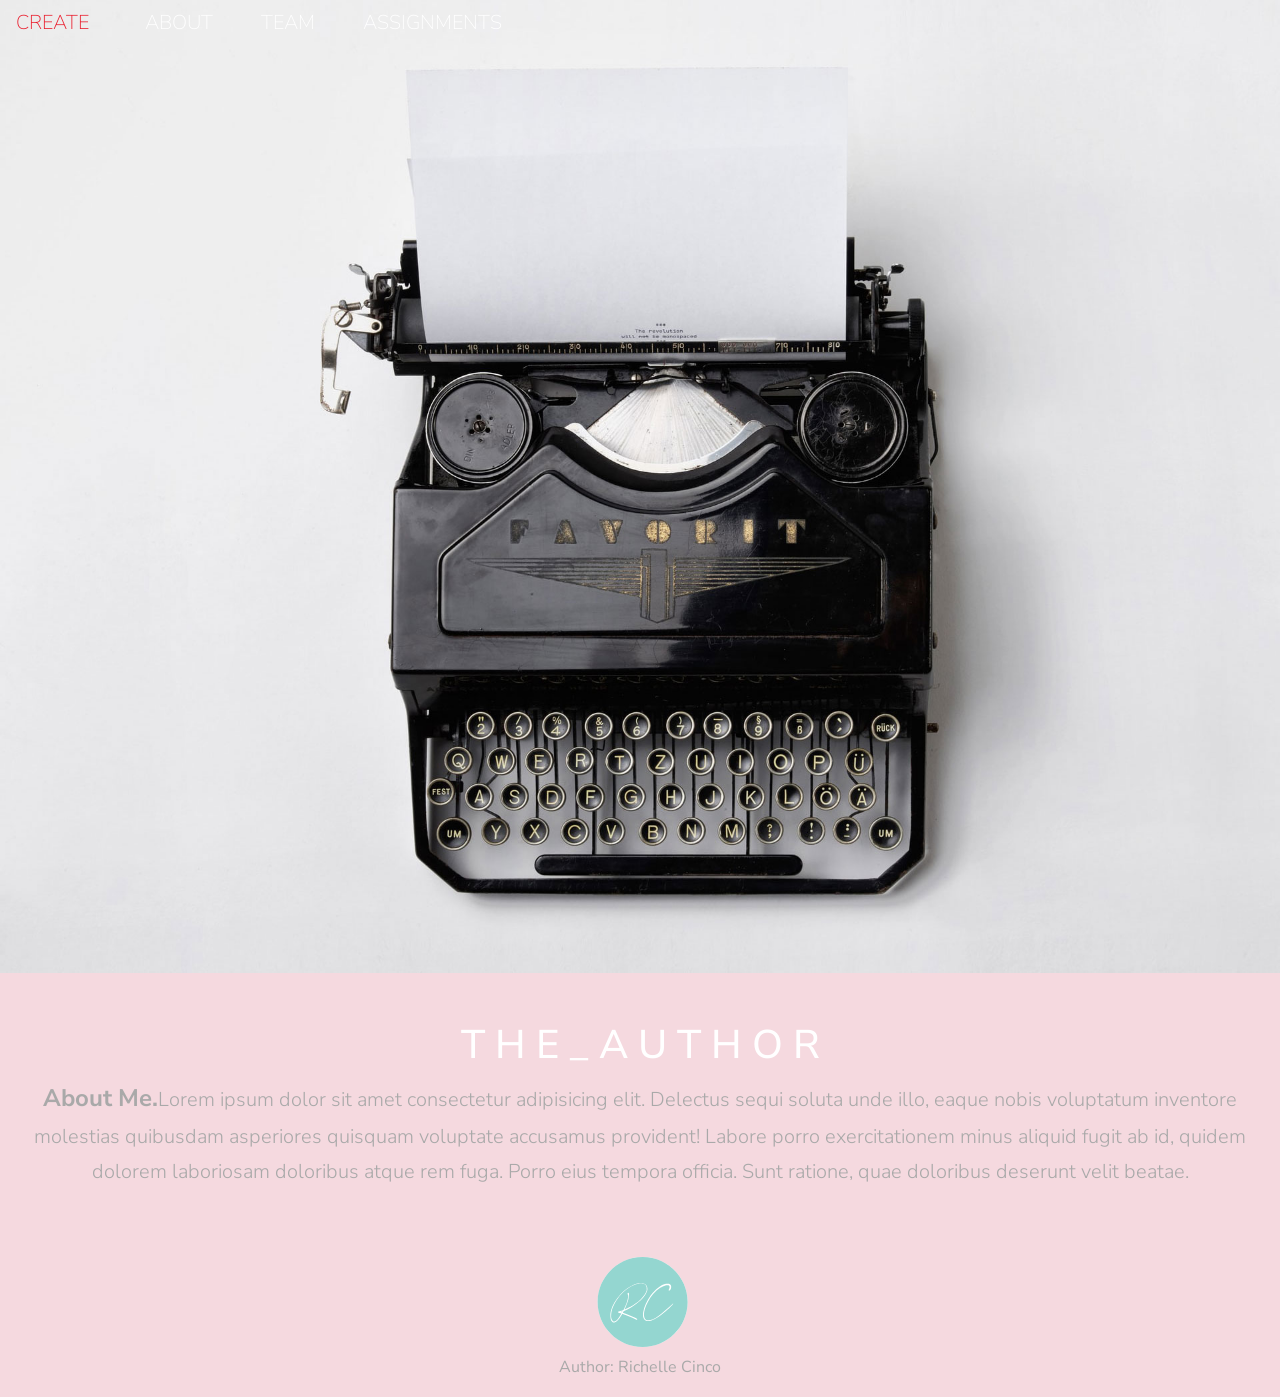
==== About.html @ ac33349d "Week6 Update" ====
<!DOCTYPE html>
<html lang="en">
<head>
<meta charset="utf-8">
<meta names="viewport" content="width=device-width initial-scale=1, shrink-to-fit=no">
<head>
    <!--Font-->
<link href="https://fonts.googleapis.com/css2?family=Nunito+Sans:wght@200&display=swap" rel="stylesheet">
    <!-- CSS only for Bootstrap -->
<link rel="stylesheet" href="https://stackpath.bootstrapcdn.com/bootstrap/4.5.0/css/bootstrap.min.css" integrity="sha384-9aIt2nRpC12Uk9gS9baDl411NQApFmC26EwAOH8WgZl5MYYxFfc+NcPb1dKGj7Sk" crossorigin="anonymous">
<!--My External Style Sheet-->
<link rel="stylesheet" href="custom.css">
<title>About</title>
</head>
<body>
    <nav id="mainNavbar" class="navbar navbar-dark navbar-expand-md py-0 fixed-top">
        <a href="index.html" class="navbar-brand">CREATE</a>
        <button class="navbar-toggler" data-toggle="collpase" data-target="#navLinks" aria-label="Toggle nav bar">
        <span class="navbar-toggler-icon"></span>
        </button>
        <div class="collapse navbar-collapse" id="navLinks">
            <ul class="navbar-nav">

                <li class="nav-item">
                    <a href="About.html" class="nav-link">ABOUT</a> </li>
                    <a href="assignments.html" class="nav-link">TEAM</a> </li>
                    <!--This shows how my original landing page looks like before Week5 with Bootstrap-->
                    <a href="assignments.html" class="nav-link">ASSIGNMENTS</a> </li>
            </ul>
        </div>
    </nav>
    </section>

    <section class="container-fluid px-0">
        <div class="row align-items-center">
            <div class="col-lg-12">
                <img class="img-fluid" src="https://richellecinco.github.io/Images/Typewriter.jpg" alt="Vintage Typewriter">
            </div>
        <div class="col-lg-12 p-5">
                <div id="headingGroup" class="text-white text-center d-lg-block justify-content-center">
                <h1 class="">T H E _ A U T H O R</h1>
                <p class="lead">
                    <span id="spanp1">About Me.</span>Lorem ipsum dolor sit amet consectetur adipisicing elit. Delectus sequi soluta unde illo, eaque nobis voluptatum inventore molestias quibusdam asperiores quisquam voluptate accusamus provident! 
                    Labore porro exercitationem minus aliquid fugit ab id, quidem dolorem laboriosam doloribus atque rem fuga. Porro eius tempora officia. 
                    Sunt ratione, quae doloribus deserunt velit beatae.
                </p>
            </div>
        </div>
    </section>

    <!-- JS, Popper.js, and jQuery for Bootstrap -->
<script src="https://code.jquery.com/jquery-3.5.1.slim.min.js" integrity="sha384-DfXdz2htPH0lsSSs5nCTpuj/zy4C+OGpamoFVy38MVBnE+IbbVYUew+OrCXaRkfj" crossorigin="anonymous"></script>
<script src="https://cdn.jsdelivr.net/npm/popper.js@1.16.0/dist/umd/popper.min.js" integrity="sha384-Q6E9RHvbIyZFJoft+2mJbHaEWldlvI9IOYy5n3zV9zzTtmI3UksdQRVvoxMfooAo" crossorigin="anonymous"></script>
<script src="https://stackpath.bootstrapcdn.com/bootstrap/4.5.0/js/bootstrap.min.js" integrity="sha384-OgVRvuATP1z7JjHLkuOU7Xw704+h835Lr+6QL9UvYjZE3Ipu6Tp75j7Bh/kR0JKI" crossorigin="anonymous"></script>
<script>
    $(function () {
        $(document).scroll(function(){
            var $nav = $("#mainNavbar");
            $nav.toggleClass("scrolled", $(this).scrollTop() >$nav.height());
        })
    })
</script>
</body>
<footer class="text-center">
    <img class="img-fluid" src="https://richellecinco.github.io/Images/RC Logo.svg" width=100px height=100px alt="Richelle's Logo">
    <p>Author: Richelle Cinco</p>
</footer>

</html>
---- custom.css ----
body {
    background: #f5d9df;
    font-family: 'Nunito Sans', sans-serif;
}

#mainNavbar {
    font-size: 1.25rem;
    font-weight: 100;
}
#mainNavbar .nav-link {
    color:white;
}

#mainNavbar .dropdown-toggle {
    color:white;
}

#mainNavbar .dropdown-toggle:hover {
    color: #ea1c2c;
}

#mainNavbar .nav-link:hover {
    color: #ea1c2c;
}

#mainNavbar .navbar-brand {
    color: #ea1c2c;
}

#headinggroup h1 {
    font-weight: 100;
    font-size: 4rem;
}

.navbar.scrolled {
    background: rgb(222,192,222);
    opacity: .8;  
}

.nav-link {
    margin-left:2rem;
}

@media (max-width: 1200px) {
    #headinggroup h1 {
        font-weight: 100;
        font-size: 3rem;
    }
}
p {
    color: darkgrey;
    line-height: 1.75;
}
span {
    font-size: 1.5rem;
    font-weight: bold;
}
h2 {
    font-size: 2.25rem;
}
.content {
    padding: none;
}
footer { 
    display: block;
}

#dropdownItem {
    background-color: paleturquoise;
    opacity: .8;
    text-decoration: none;
}
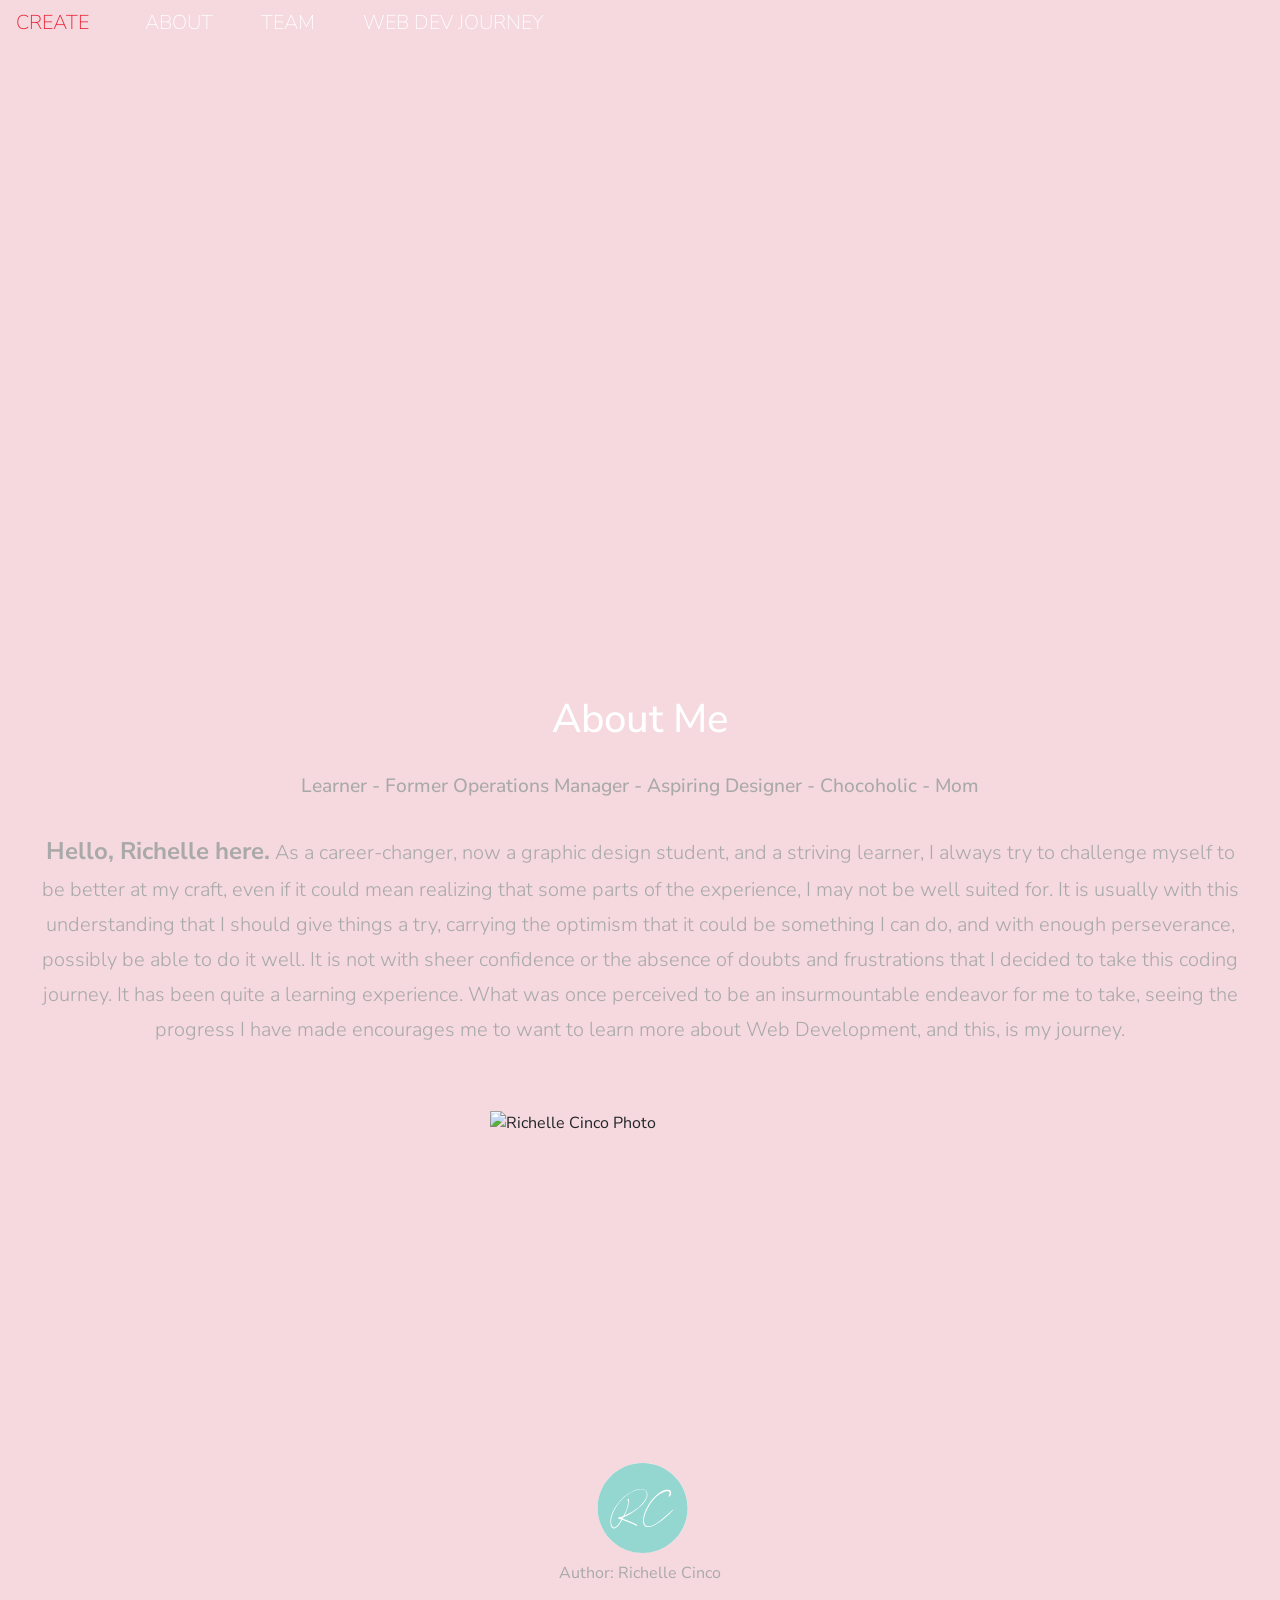
==== commit ac1cbbaf: "Final Site Update" ====
--- a/About.html
+++ b/About.html
@@ -23,9 +23,11 @@
 
                 <li class="nav-item">
                     <a href="About.html" class="nav-link">ABOUT</a> </li>
-                    <a href="assignments.html" class="nav-link">TEAM</a> </li>
-                    <!--This shows how my original landing page looks like before Week5 with Bootstrap-->
-                    <a href="assignments.html" class="nav-link">ASSIGNMENTS</a> </li>
+                    <a href="Team.html" class="nav-link">TEAM</a> </li>
+              </ul>
+              
+            <ul class="navbar-nav navbar-right">
+                <li><a href="assignments.html" class="nav-link">WEB DEV JOURNEY</a></li> <!--This shows how my original landing page looked like before Week5 with Bootstrap-->
             </ul>
         </div>
     </nav>
@@ -33,17 +35,32 @@
 
     <section class="container-fluid px-0">
         <div class="row align-items-center">
-            <div class="col-lg-12">
-                <img class="img-fluid" src="https://richellecinco.github.io/Images/Typewriter.jpg" alt="Vintage Typewriter">
-            </div>
+                    <div class="col-lg-12">
+                        <video width=100% autoplay loop>
+                            <source src="Ink_COID297.mp4" type="video/mp4" />
+                          </video>
+                    </div>
         <div class="col-lg-12 p-5">
                 <div id="headingGroup" class="text-white text-center d-lg-block justify-content-center">
-                <h1 class="">T H E _ A U T H O R</h1>
+                <h1 class="">About Me</h1>
+                <br>
+                <h2 style="font-size:larger">Learner - Former Operations Manager - Aspiring Designer - Chocoholic - Mom  </h2>
+                <br>
                 <p class="lead">
-                    <span id="spanp1">About Me.</span>Lorem ipsum dolor sit amet consectetur adipisicing elit. Delectus sequi soluta unde illo, eaque nobis voluptatum inventore molestias quibusdam asperiores quisquam voluptate accusamus provident! 
-                    Labore porro exercitationem minus aliquid fugit ab id, quidem dolorem laboriosam doloribus atque rem fuga. Porro eius tempora officia. 
-                    Sunt ratione, quae doloribus deserunt velit beatae.
+                    <span id="spanp1">Hello, Richelle here.</span> As a career-changer, now a graphic design student, and a striving learner,  I always try to challenge myself to be better at my craft,
+                    even if it could mean realizing that some parts of the experience, I may not be well suited for. It is usually with this understanding that I should give things a try, carrying the optimism 
+                    that it could be something I can do, and with enough perseverance, possibly be able to do it well. It is not with sheer confidence or the absence of doubts and frustrations that I decided to take 
+                    this coding journey. It has been quite a learning experience. What was once perceived to be an insurmountable endeavor for me to take, seeing the progress I have made encourages me to 
+                    want to learn more about Web Development, and this, is my journey.
                 </p>
+            </div>
+        </div>
+    </section>
+
+    <section class="container-fluid px-0">
+        <div class="row align-items-center">
+            <div class="col-lg-12">
+                <img id="author" class="img-fluid align-items-center" src="images/Richelle Profile Photo.png" width="300px" height="300px" alt="Richelle Cinco Photo">
             </div>
         </div>
     </section>
@@ -62,7 +79,7 @@
 </script>
 </body>
 <footer class="text-center">
-    <img class="img-fluid" src="https://richellecinco.github.io/Images/RC Logo.svg" width=100px height=100px alt="Richelle's Logo">
+    <img class="img-fluid mt-5" src="https://richellecinco.github.io/Images/RC Logo.svg" width=100px height=100px alt="Richelle's Logo">
     <p>Author: Richelle Cinco</p>
 </footer>
 
--- a/custom.css
+++ b/custom.css
@@ -30,6 +30,15 @@
 #headinggroup h1 {
     font-weight: 100;
     font-size: 4rem;
+}
+
+#contact-me {
+    color: darkgrey;
+    font-size: larger;
+    border-radius: 50%;
+    padding: 2.5rem;
+    margin: 2.5rem;
+    box-shadow: darkgrey;
 }
 
 .navbar.scrolled {
@@ -71,4 +80,12 @@
     text-decoration: none;
 }
 
+#author {
+    display: block;
+    margin: auto;
+}
 
+h2{
+    color:darkgray;
+}
+
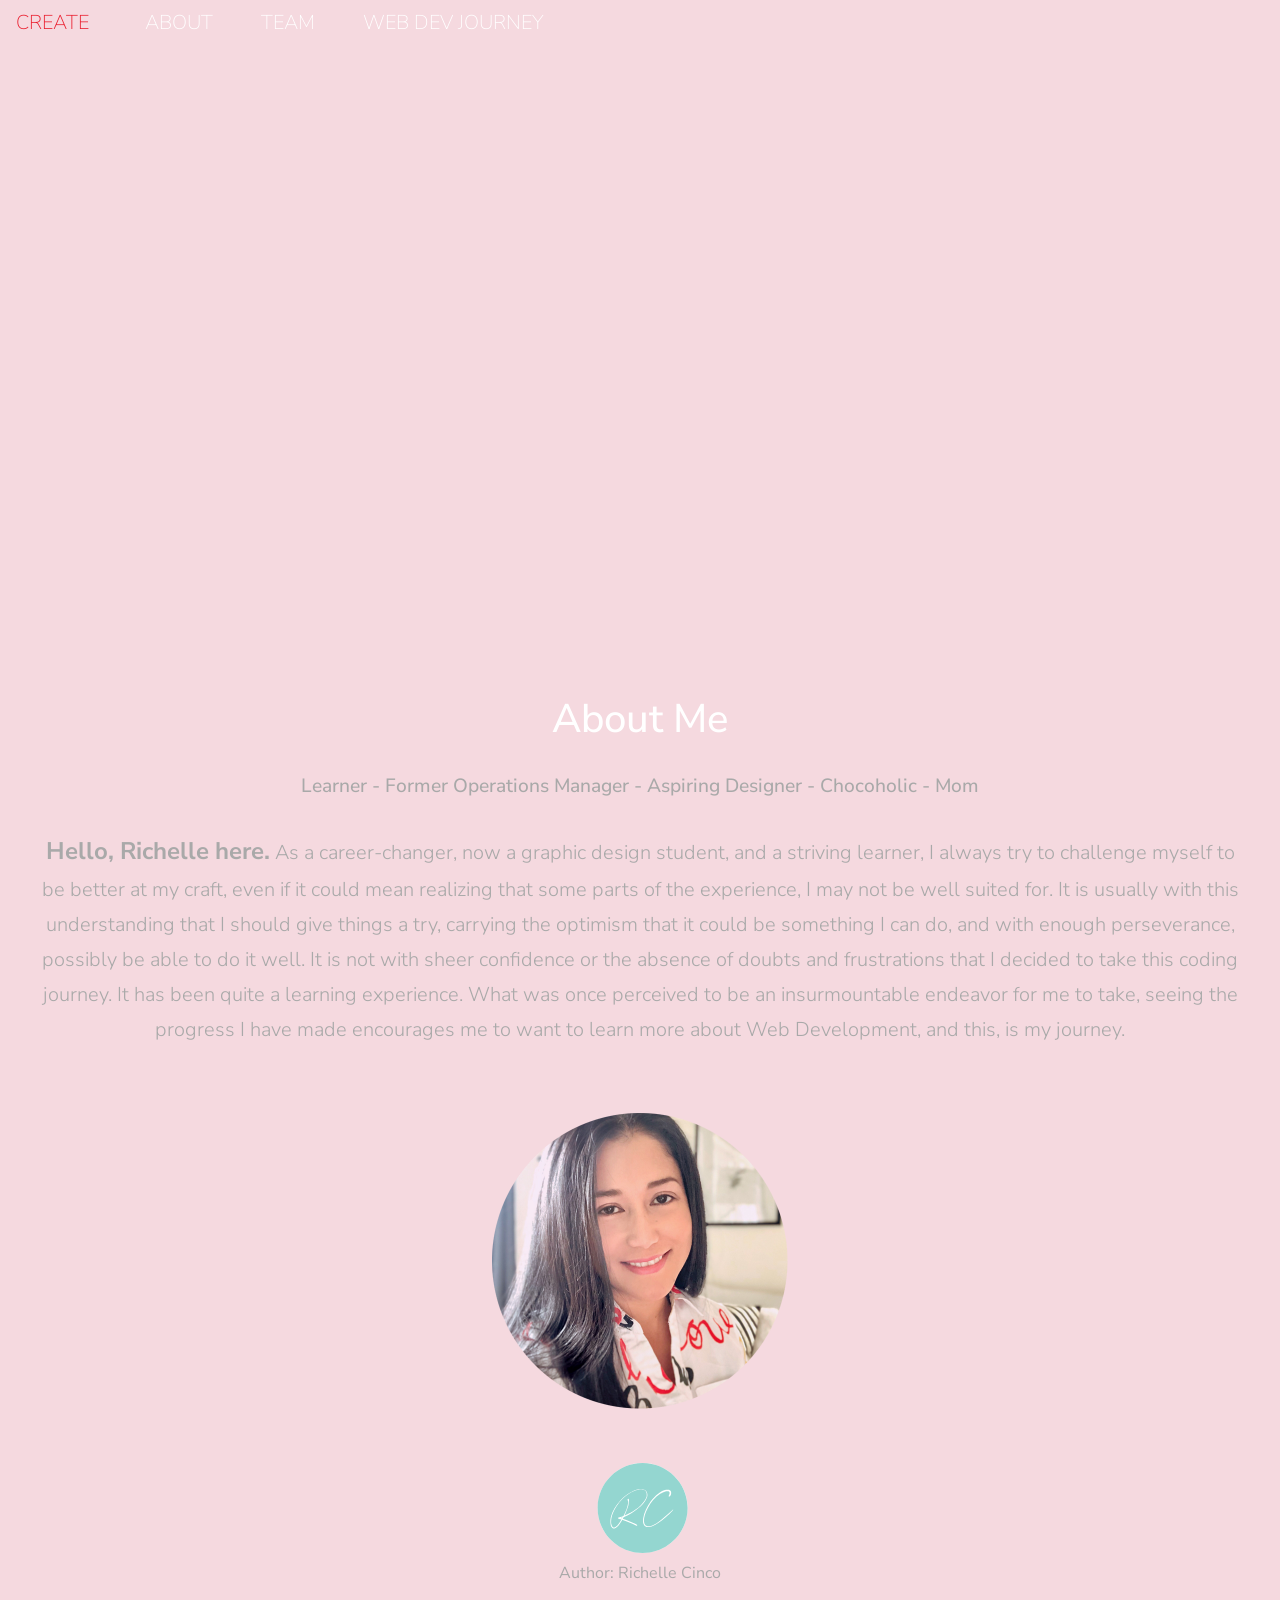
==== commit 971339c6: "Final Site Update 3" ====
--- a/About.html
+++ b/About.html
@@ -60,7 +60,7 @@
     <section class="container-fluid px-0">
         <div class="row align-items-center">
             <div class="col-lg-12">
-                <img id="author" class="img-fluid align-items-center" src="images/Richelle Profile Photo.png" width="300px" height="300px" alt="Richelle Cinco Photo">
+                <img id="author" class="img-fluid align-items-center" src="https://richellecinco.github.io/Images/Richelle Profile Photo.png" width="300px" height="300px" alt="Richelle Cinco Photo">
             </div>
         </div>
     </section>
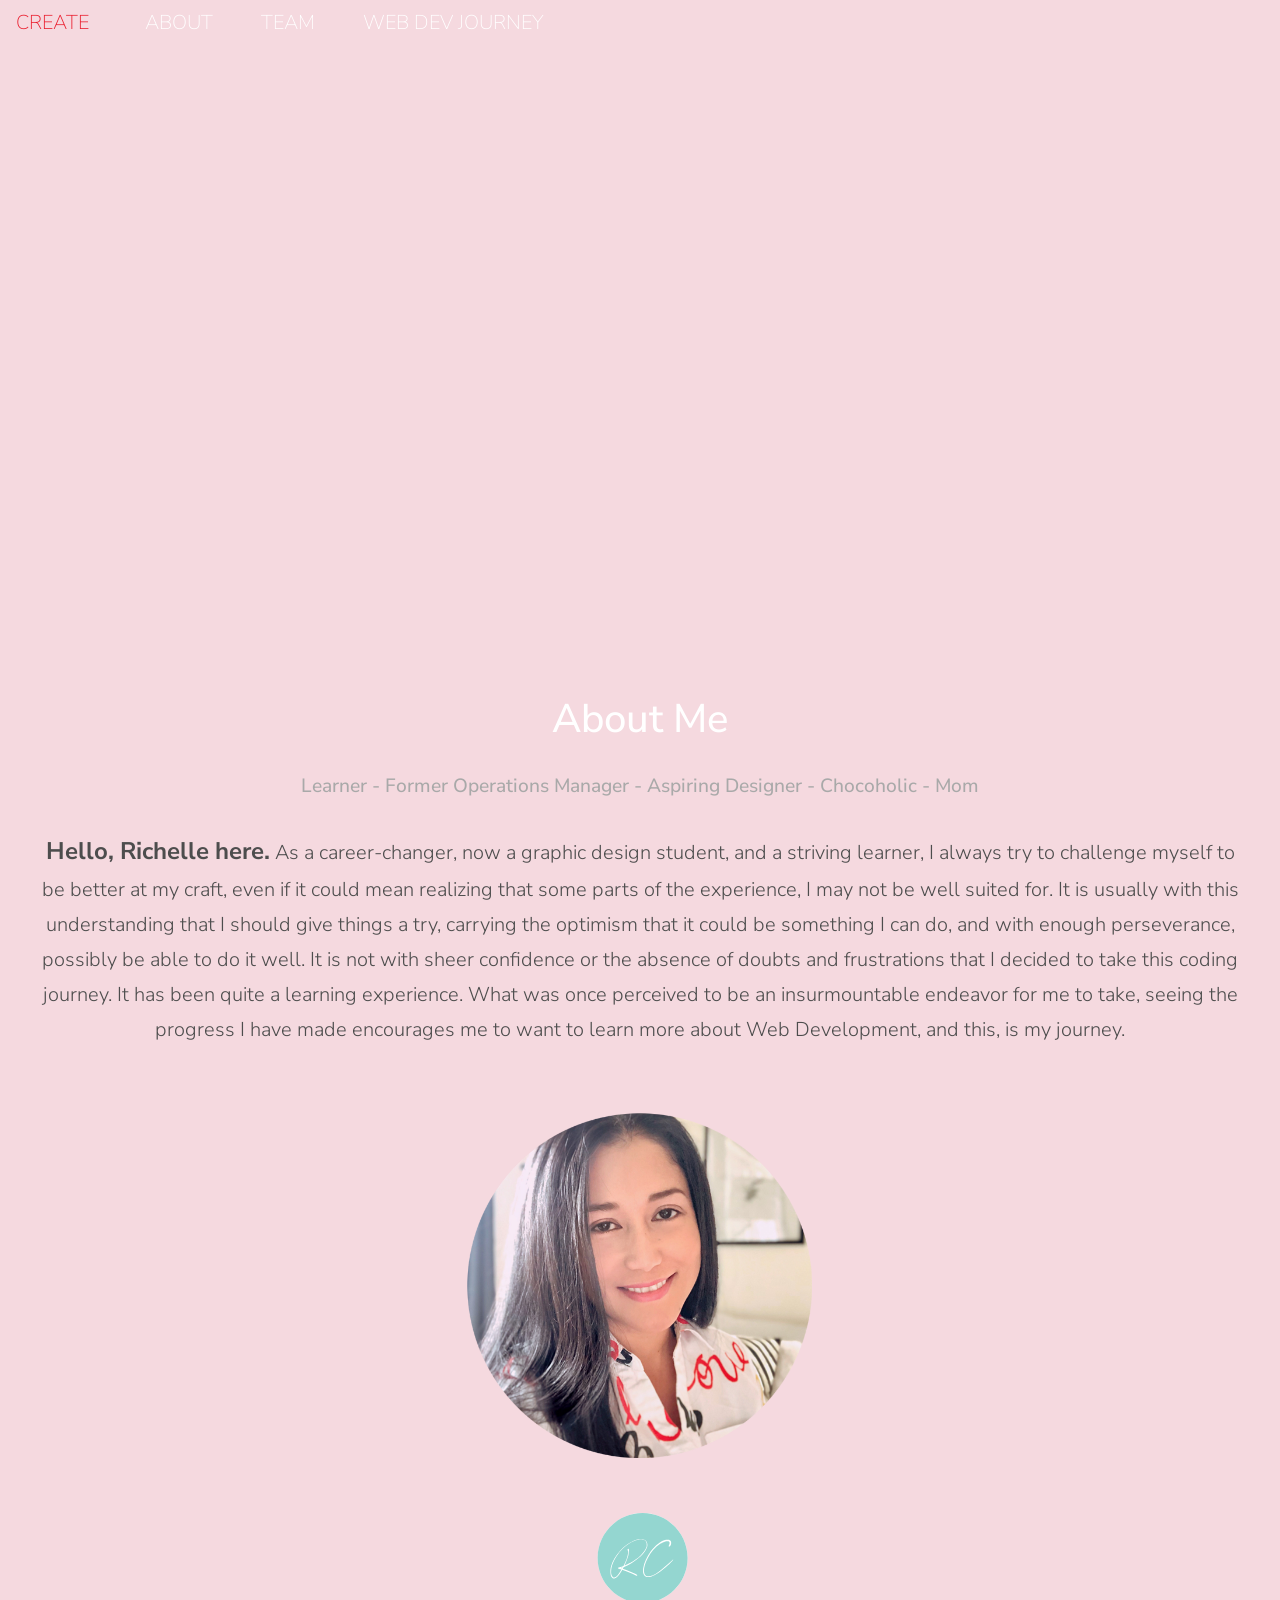
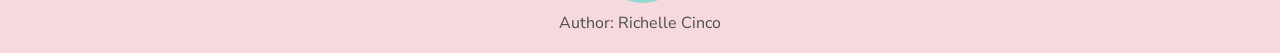
==== commit 732d1710: "Update About.html" ====
--- a/About.html
+++ b/About.html
@@ -36,7 +36,7 @@
     <section class="container-fluid px-0">
         <div class="row align-items-center">
                     <div class="col-lg-12">
-                        <video width=100% autoplay loop>
+                        <video class="video-background"  width=100% autoplay loop muted playsinline>
                             <source src="Ink_COID297.mp4" type="video/mp4" />
                           </video>
                     </div>
@@ -60,7 +60,7 @@
     <section class="container-fluid px-0">
         <div class="row align-items-center">
             <div class="col-lg-12">
-                <img id="author" class="img-fluid align-items-center" src="https://richellecinco.github.io/Images/Richelle Profile Photo.png" width="300px" height="300px" alt="Richelle Cinco Photo">
+                <img id="author" class="img-fluid align-items-center" src="https://richellecinco.github.io/Images/Richelle Profile Photo.png" width="350px" height="350px" alt="Richelle Cinco Photo">
             </div>
         </div>
     </section>
--- a/custom.css
+++ b/custom.css
@@ -57,7 +57,7 @@
     }
 }
 p {
-    color: darkgrey;
+    color: hsl(0, 0%, 30%);
     line-height: 1.75;
 }
 span {
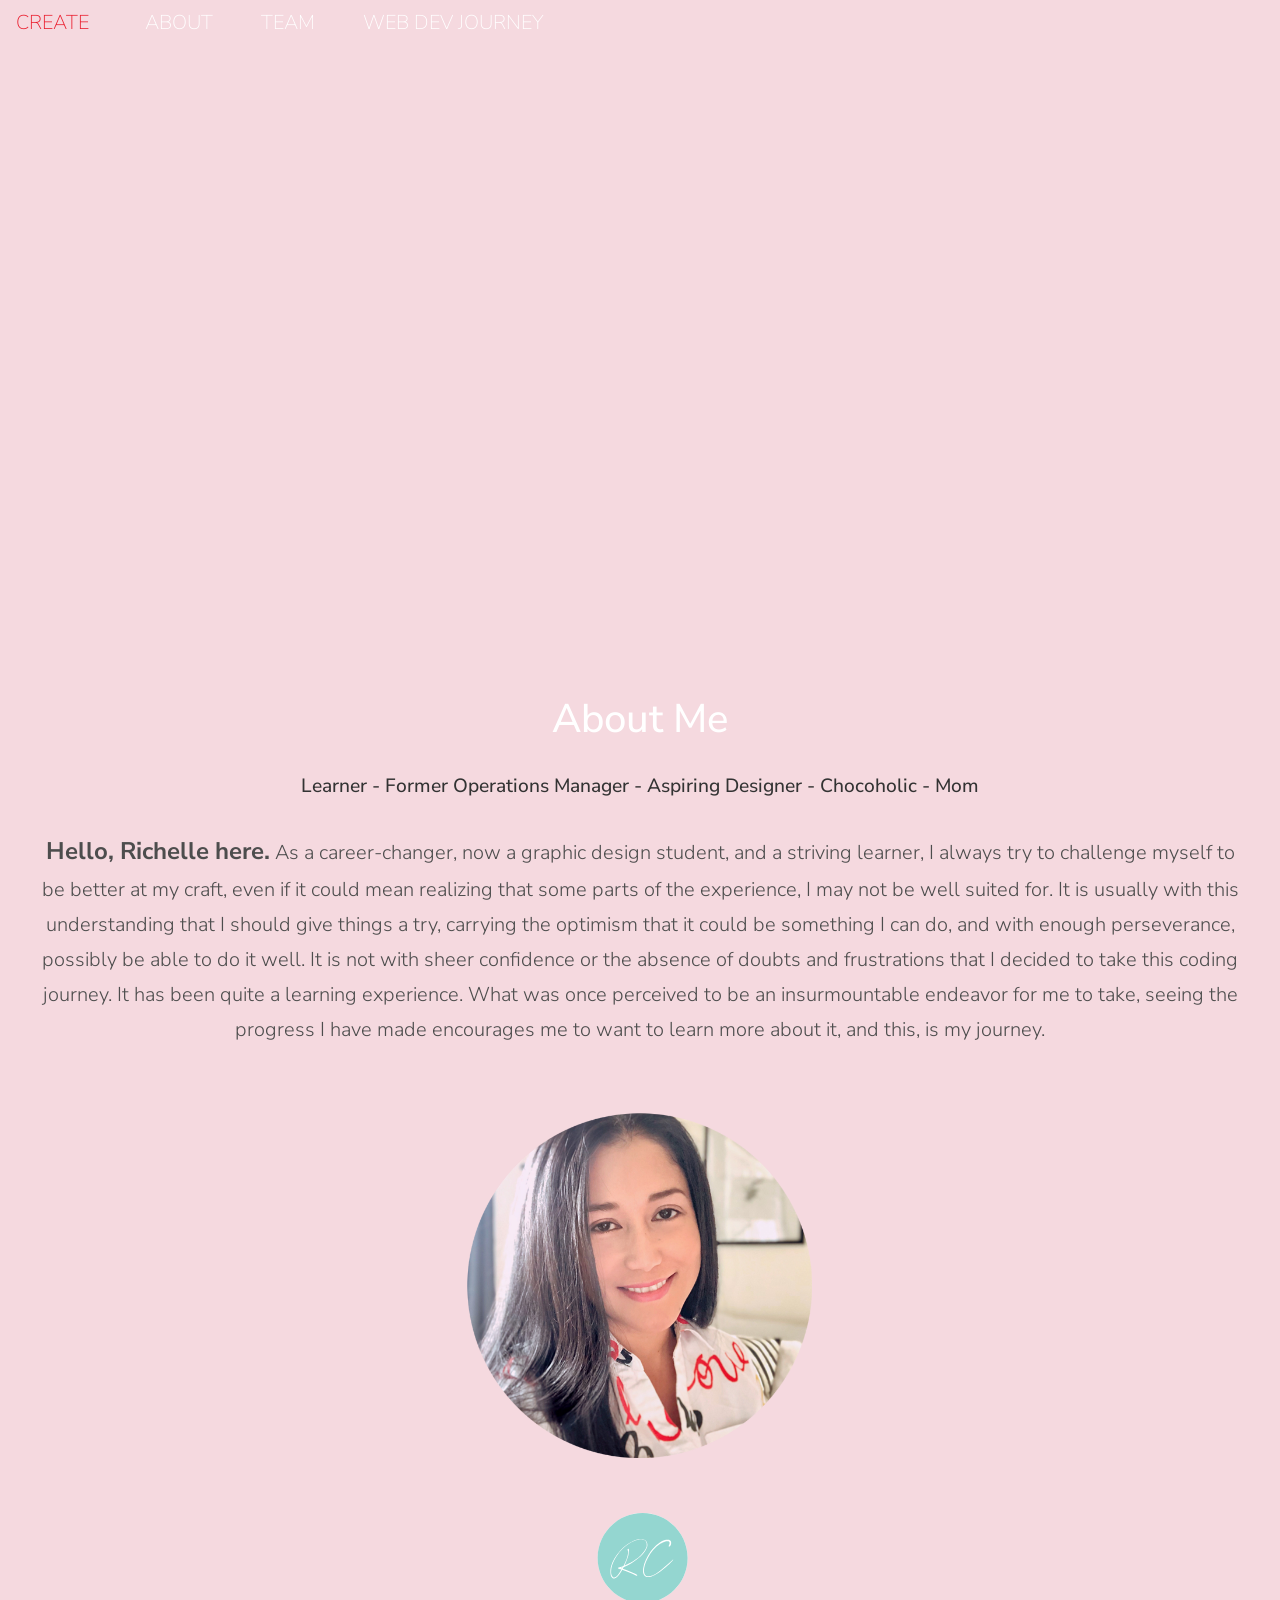
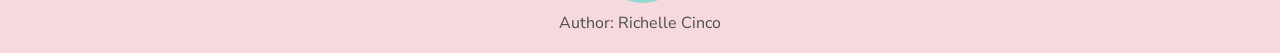
==== commit af1802d9: "Update About.html" ====
--- a/About.html
+++ b/About.html
@@ -51,7 +51,7 @@
                     even if it could mean realizing that some parts of the experience, I may not be well suited for. It is usually with this understanding that I should give things a try, carrying the optimism 
                     that it could be something I can do, and with enough perseverance, possibly be able to do it well. It is not with sheer confidence or the absence of doubts and frustrations that I decided to take 
                     this coding journey. It has been quite a learning experience. What was once perceived to be an insurmountable endeavor for me to take, seeing the progress I have made encourages me to 
-                    want to learn more about Web Development, and this, is my journey.
+                    want to learn more about it, and this, is my journey.
                 </p>
             </div>
         </div>
--- a/custom.css
+++ b/custom.css
@@ -86,6 +86,6 @@
 }
 
 h2{
-    color:darkgray;
+    color:hsl(0, 0%, 20%);
 }
 
